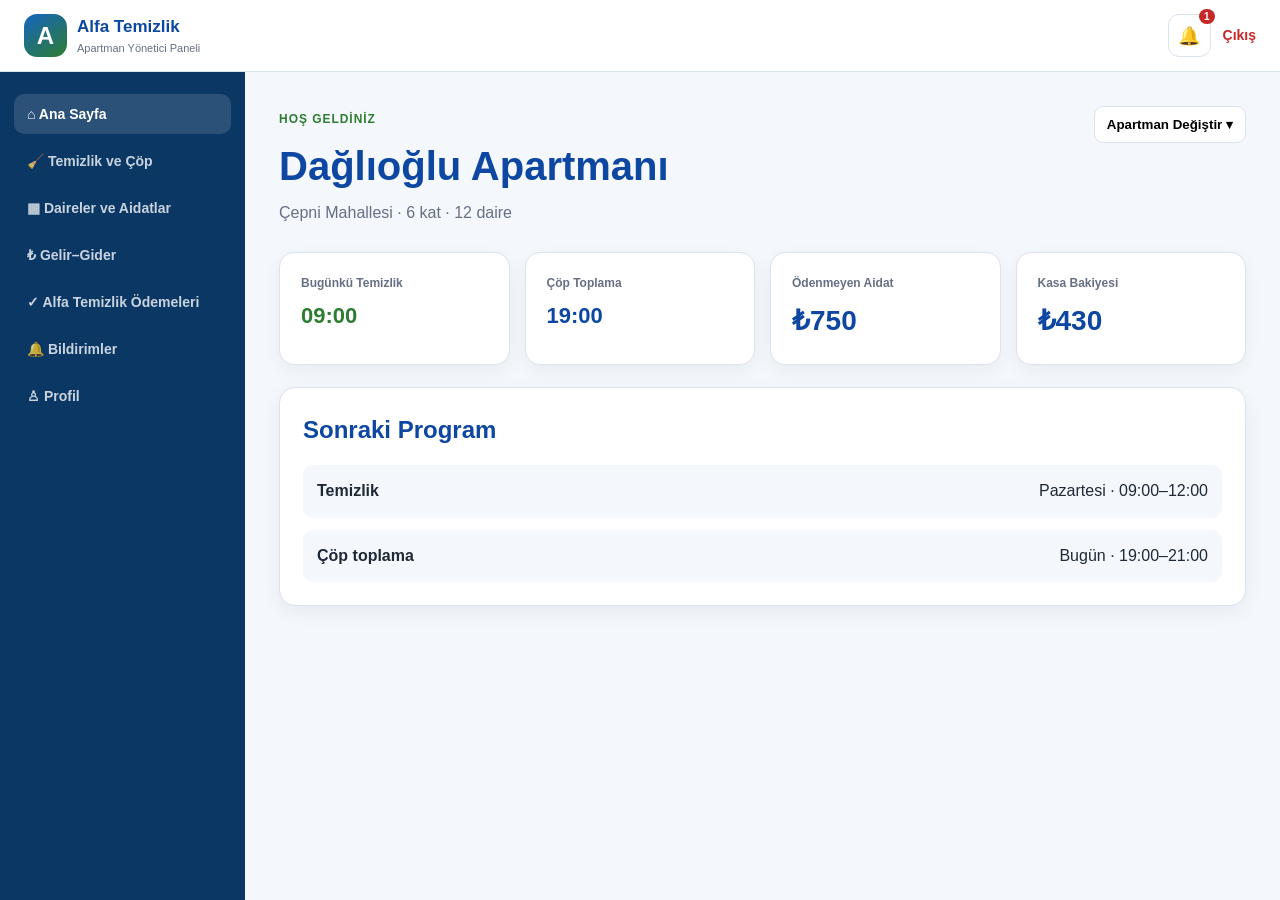
==== apartment-dashboard.html @ b7be3ad6 "Add files via upload" ====
<!doctype html><html lang="tr"><head><meta charset="utf-8"><meta name="viewport" content="width=device-width,initial-scale=1"><title>Apartman Yönetim Paneli | Alfa Temizlik</title><link rel="stylesheet" href="styles.css"></head><body class="dashboard-body">
<header class="dash-header"><a class="brand" href="index.html"><span class="brand-mark">A</span><span><strong>Alfa Temizlik</strong><small>Apartman Yönetici Paneli</small></span></a><div class="dash-actions"><button class="notification-button" data-go="ap-notifications">🔔<b>1</b></button><a class="logout" href="apartment-login.html">Çıkış</a></div></header>
<div class="dashboard-layout"><aside class="sidebar"><button class="sidebar-toggle">☰ Menü</button><nav><button class="nav-item active" data-section="ap-overview">⌂ <span>Ana Sayfa</span></button><button class="nav-item" data-section="schedule">🧹 <span>Temizlik ve Çöp</span></button><button class="nav-item" data-section="dues">▦ <span>Daireler ve Aidatlar</span></button><button class="nav-item" data-section="finance">₺ <span>Gelir–Gider</span></button><button class="nav-item" data-section="alfa-payments">✓ <span>Alfa Temizlik Ödemeleri</span></button><button class="nav-item" data-section="ap-notifications">🔔 <span>Bildirimler</span></button><button class="nav-item" data-section="profile">♙ <span>Profil</span></button></nav></aside>
<main class="dashboard-main">
<section class="panel-section active" id="ap-overview"><div class="page-title"><div><span class="eyebrow">Hoş geldiniz</span><h1>Dağlıoğlu Apartmanı</h1><p>Çepni Mahallesi · 6 kat · 12 daire</p></div><button class="small-select">Apartman Değiştir ▾</button></div><div class="summary-grid"><article><span>Bugünkü Temizlik</span><strong class="summary-text green">09:00</strong></article><article><span>Çöp Toplama</span><strong class="summary-text">19:00</strong></article><article><span>Ödenmeyen Aidat</span><strong id="unpaid-total">₺0</strong></article><article><span>Kasa Bakiyesi</span><strong id="balance-total">₺0</strong></article></div><div class="panel-card"><h2>Sonraki Program</h2><div class="timeline"><div><b>Temizlik</b><span>Pazartesi · 09:00–12:00</span></div><div><b>Çöp toplama</b><span>Bugün · 19:00–21:00</span></div></div></div></section>
<section class="panel-section" id="schedule"><div class="page-title"><div><h1>Temizlik ve Çöp Programı</h1><p>Programı görüntüleyebilir, değişiklik talebi gönderebilirsiniz.</p></div></div><div class="schedule-grid"><article class="panel-card"><span class="service-icon">🧹</span><h2>Temizlik Programı</h2><p><b>Günler:</b> Pazartesi ve Perşembe</p><p><b>Saat:</b> 09:00–12:00</p><span class="status-chip success">Aktif</span></article><article class="panel-card"><span class="service-icon">♻</span><h2>Çöp Toplama</h2><p><b>Günler:</b> Her gün</p><p><b>Saat:</b> 19:00–21:00</p><span class="status-chip success">Aktif</span></article></div><button class="button button-primary action-demo">Program Değişikliği Talep Et</button></section>
<section class="panel-section" id="dues"><div class="page-title"><div><h1>Daireler ve Aidatlar</h1><p>Daire sakinleri ile aylık ödemeleri takip edin.</p></div></div><div class="panel-card"><form id="flat-form" class="dashboard-form"><label>Daire No<input id="flat-number" type="number" min="1" required></label><label>Ad Soyad<input id="resident-name" required></label><label>Telefon<input id="resident-phone" type="tel"></label><label>Durum<select id="resident-type"><option>Ev Sahibi</option><option>Kiracı</option></select></label><label>Aidat<input id="due-amount" type="number" min="0" required></label><button class="button button-primary">Daire Ekle</button></form></div><div id="flat-list" class="record-grid"></div></section>
<section class="panel-section" id="finance"><div class="page-title"><div><h1>Gelir–Gider</h1><p>Apartmanın mali hareketlerini kaydedin.</p></div></div><div class="panel-card"><form id="finance-form" class="dashboard-form"><label>Tür<select id="finance-type"><option>Gelir</option><option>Gider</option></select></label><label>Kalem<input id="finance-title" required></label><label>Tarih<input id="finance-date" type="date" required></label><label>Tutar<input id="finance-amount" type="number" min="0" required></label><button class="button button-secondary">İşlemi Kaydet</button></form></div><div id="finance-list" class="record-grid"></div></section>
<section class="panel-section" id="alfa-payments"><div class="page-title"><div><h1>Alfa Temizlik Ödemeleri</h1><p>Aylık hizmet bedeli ve ödeme geçmişi.</p></div></div><div class="payment-hero panel-card"><div><span>Ağustos 2026 hizmet bedeli</span><strong>₺4.500</strong><small>Son ödeme: 10 Ağustos 2026</small></div><span class="status-chip warning">Ödeme Bekliyor</span></div><button class="button button-primary action-demo">Ödeme Bildirimi Gönder</button></section>
<section class="panel-section" id="ap-notifications"><div class="page-title"><div><h1>Bildirimler</h1><p>Alfa Temizlik bilgilendirmeleri.</p></div></div><div class="panel-card notification-list"><article><span>🧹</span><div><strong>Temizlik programı</strong><p>Bir sonraki temizlik Pazartesi saat 09:00’da.</p></div><button>Okundu</button></article></div></section>
<section class="panel-section" id="profile"><div class="page-title"><div><h1>Profil ve Güvenlik</h1><p>Hesap bilgilerinizi görüntüleyin.</p></div></div><div class="panel-card profile-card"><div><span>Yönetici</span><strong>Ahmet Bey</strong></div><div><span>Telefon</span><strong>05XX XXX XX XX</strong></div><button class="button button-primary action-demo">Şifre Değiştir</button></div></section>
</main></div><div id="toast" class="toast"></div><script src="apartment-dashboard.js"></script></body></html>
---- styles.css ----
:root{--blue:#1565c0;--dark:#0d47a1;--green:#2e7d32;--bg:#f4f7fb;--text:#1f2937;--muted:#667085;--border:#dbe3ee;--white:#fff;--danger:#c62828;--shadow:0 10px 32px rgba(20,40,80,.10)}
*{box-sizing:border-box}html{scroll-behavior:smooth}body{margin:0;background:var(--bg);color:var(--text);font-family:Arial,Helvetica,sans-serif;line-height:1.55}a{color:inherit}.site-header{height:76px;padding:0 max(20px,calc((100% - 1180px)/2));display:flex;align-items:center;justify-content:space-between;background:rgba(255,255,255,.96);border-bottom:1px solid var(--border);position:sticky;top:0;z-index:20}.brand{display:flex;gap:10px;align-items:center;text-decoration:none}.brand-mark{display:grid;place-items:center;width:43px;height:43px;border-radius:13px;background:linear-gradient(145deg,var(--blue),var(--green));color:#fff;font-size:24px;font-weight:800}.brand strong,.brand small{display:block}.brand strong{color:var(--dark);font-size:17px}.brand small{font-size:11px;color:var(--muted)}.main-nav{display:flex;gap:24px}.main-nav a{text-decoration:none;font-weight:700;font-size:14px}.main-nav a:hover{color:var(--blue)}.menu-button{display:none;border:1px solid var(--border);background:#fff;border-radius:9px;padding:9px 12px;font-weight:700}.hero{min-height:620px;padding:88px max(20px,calc((100% - 1180px)/2));display:grid;grid-template-columns:1.25fr .75fr;align-items:center;gap:70px;background:radial-gradient(circle at 88% 18%,rgba(46,125,50,.15),transparent 30%),linear-gradient(135deg,#eef6ff,#f7fbf7)}.eyebrow{display:inline-block;color:var(--green);font-weight:800;letter-spacing:.08em;text-transform:uppercase;font-size:12px}.hero h1{font-size:clamp(42px,6vw,72px);line-height:1.04;margin:14px 0 22px;color:var(--dark);letter-spacing:-.04em}.hero h1 span{color:var(--green)}.hero p{max-width:650px;color:var(--muted);font-size:19px}.hero-actions{display:flex;gap:12px;flex-wrap:wrap;margin-top:32px}.button{min-height:48px;padding:13px 20px;border-radius:11px;display:inline-flex;align-items:center;justify-content:center;text-decoration:none;font-weight:800;border:0;cursor:pointer}.button-primary{background:var(--blue);color:#fff}.button-primary:hover{background:var(--dark)}.button-secondary{background:var(--green);color:#fff}.button-secondary:hover{background:#1b5e20}.status-card{background:linear-gradient(150deg,var(--dark),#123b67 60%,var(--green));color:#fff;border-radius:24px;padding:30px;box-shadow:0 22px 55px rgba(13,71,161,.25)}.status-top{display:flex;justify-content:space-between;gap:16px;font-size:12px;text-transform:uppercase;letter-spacing:.06em}.status-card>strong{font-size:70px;display:block;margin:28px 0 4px}.clock{font-size:30px;font-weight:800}.date{opacity:.8}.section{max-width:1180px;margin:auto;padding:84px 20px}.section-heading{max-width:690px;margin-bottom:34px}.section-heading span{color:var(--green);font-weight:800;text-transform:uppercase;font-size:12px;letter-spacing:.08em}.section h2,.contact-section h2{font-size:clamp(30px,4vw,46px);line-height:1.15;color:var(--dark);margin:8px 0 12px}.section-heading p,.experience p{color:var(--muted)}.card-grid{display:grid;grid-template-columns:repeat(3,1fr);gap:18px}.service-card{background:#fff;border:1px solid var(--border);border-radius:16px;padding:25px;box-shadow:0 7px 20px rgba(20,40,80,.05)}.service-card .icon{display:grid;place-items:center;width:42px;height:42px;border-radius:12px;background:#e8f5e9;color:var(--green);font-size:22px}.service-card h3{color:var(--dark);margin:16px 0 7px}.service-card p{margin:0;color:var(--muted)}.experience{max-width:none;padding-left:max(20px,calc((100% - 1180px)/2));padding-right:max(20px,calc((100% - 1180px)/2));background:#fff;display:grid;grid-template-columns:1fr 1fr;gap:50px;align-items:center}.stats{display:grid;grid-template-columns:repeat(3,1fr);gap:12px}.stats div{border-radius:15px;background:var(--bg);padding:22px;text-align:center}.stats strong,.stats span{display:block}.stats strong{color:var(--blue);font-size:32px}.stats span{color:var(--muted);font-size:12px}.work-grid{display:grid;grid-template-columns:repeat(3,1fr);gap:18px}.work-placeholder{min-height:250px;border-radius:18px;display:flex;align-items:flex-end;padding:22px;color:#fff;font-weight:800;background:linear-gradient(135deg,rgba(13,71,161,.92),rgba(46,125,50,.78))}.contact-section{padding:65px max(20px,calc((100% - 1180px)/2));background:linear-gradient(120deg,var(--dark),var(--green));color:#fff;display:flex;align-items:center;justify-content:space-between;gap:30px}.contact-section h2{color:#fff}.contact-section p{margin:0;opacity:.8}.light{color:#fff;opacity:.75}.button-white{background:#fff;color:var(--dark);white-space:nowrap}footer{text-align:center;padding:24px;background:#082e59;color:rgba(255,255,255,.75);font-size:13px}
.auth-page{min-height:100vh;display:grid;place-items:center;padding:22px;background:radial-gradient(circle at top right,rgba(46,125,50,.17),transparent 35%),var(--bg)}.auth-card{width:min(100%,430px);background:#fff;border:1px solid var(--border);border-radius:20px;padding:30px;box-shadow:var(--shadow)}.auth-brand{justify-content:center;margin-bottom:24px}.auth-card h1{text-align:center;color:var(--dark);font-size:25px;margin:0 0 5px}.auth-card>p{text-align:center;color:var(--muted);margin:0 0 24px}.form-group{margin-bottom:16px}.form-group label{font-weight:700;font-size:14px;display:block;margin-bottom:6px}.form-group input{width:100%;height:49px;border:1px solid var(--border);border-radius:10px;padding:0 14px;font-size:16px;outline:none}.form-group input:focus{border-color:var(--blue);box-shadow:0 0 0 3px rgba(21,101,192,.12)}.remember{display:flex;gap:8px;align-items:center;margin:4px 0 20px;font-size:14px}.full{width:100%}.auth-note{font-size:12px!important;margin:16px 0 0!important}.back-link{display:block;text-align:center;margin-top:18px;color:var(--blue);font-weight:700;text-decoration:none;font-size:14px}
@media(max-width:800px){.site-header{height:68px}.menu-button{display:block}.main-nav{display:none;position:absolute;top:68px;left:0;right:0;background:#fff;padding:18px 20px;border-bottom:1px solid var(--border);flex-direction:column}.main-nav.open{display:flex}.hero{min-height:auto;padding-top:60px;padding-bottom:60px;grid-template-columns:1fr;gap:38px}.hero h1{font-size:43px}.hero p{font-size:17px}.hero-actions{display:grid}.status-card>strong{font-size:60px}.card-grid{grid-template-columns:1fr}.experience{grid-template-columns:1fr}.stats{grid-template-columns:1fr 1fr}.work-grid{grid-template-columns:1fr}.contact-section{align-items:flex-start;flex-direction:column}.button-white{width:100%}}
@media(max-width:420px){.brand small{display:none}.auth-card{padding:24px 19px}.stats{grid-template-columns:1fr}.section{padding-top:65px;padding-bottom:65px}}

/* Ortak yönetim panelleri */
.dashboard-body{background:var(--bg);min-height:100vh}.dash-header{height:72px;background:#fff;border-bottom:1px solid var(--border);display:flex;align-items:center;justify-content:space-between;padding:0 24px;position:sticky;top:0;z-index:50}.dash-actions{display:flex;align-items:center;gap:12px}.notification-button{position:relative;border:1px solid var(--border);background:#fff;border-radius:11px;width:43px;height:43px;font-size:18px;cursor:pointer}.notification-button b{position:absolute;right:-5px;top:-6px;background:var(--danger);color:#fff;border-radius:10px;font-size:10px;padding:2px 5px}.logout{color:var(--danger);font-weight:800;text-decoration:none;font-size:14px}.dashboard-layout{display:grid;grid-template-columns:245px minmax(0,1fr);min-height:calc(100vh - 72px)}.sidebar{background:#0b3765;padding:22px 14px}.sidebar nav{display:grid;gap:7px;position:sticky;top:94px}.nav-item,.sidebar-toggle{border:0;background:transparent;color:rgba(255,255,255,.78);border-radius:10px;padding:12px 13px;text-align:left;font-weight:700;cursor:pointer;font-size:14px}.nav-item:hover,.nav-item.active{background:rgba(255,255,255,.13);color:#fff}.sidebar-toggle{display:none}.dashboard-main{padding:34px;min-width:0}.panel-section{display:none;max-width:1250px;margin:auto}.panel-section.active{display:block}.page-title{display:flex;align-items:flex-start;justify-content:space-between;gap:20px;margin-bottom:26px}.page-title h1{color:var(--dark);font-size:clamp(27px,4vw,40px);margin:4px 0}.page-title p{color:var(--muted);margin:0}.demo-badge,.status-chip{border-radius:999px;padding:7px 11px;background:#e8f1fd;color:var(--blue);font-weight:800;font-size:12px;white-space:nowrap}.summary-grid{display:grid;grid-template-columns:repeat(4,1fr);gap:15px;margin-bottom:22px}.summary-grid article{background:#fff;border:1px solid var(--border);border-radius:15px;padding:21px;box-shadow:0 6px 18px rgba(20,40,80,.05)}.summary-grid span,.record-card span,.profile-card span{display:block;color:var(--muted);font-size:12px;font-weight:700}.summary-grid strong{display:block;color:var(--dark);font-size:28px;margin-top:7px}.summary-grid .summary-text{font-size:22px}.summary-grid .green{color:var(--green)}.panel-card{background:#fff;border:1px solid var(--border);border-radius:16px;padding:23px;box-shadow:0 6px 20px rgba(20,40,80,.06);margin-bottom:20px}.panel-card h2{color:var(--dark);margin:0 0 17px}.quick-grid{display:grid;grid-template-columns:repeat(4,1fr);gap:11px}.quick-grid button{border:1px solid var(--border);background:var(--bg);color:var(--dark);border-radius:10px;padding:15px;font-weight:800;cursor:pointer}.dashboard-form{display:grid;grid-template-columns:repeat(4,1fr);gap:15px;align-items:end}.dashboard-form.wide{grid-template-columns:repeat(3,1fr)}.dashboard-form label{font-weight:700;font-size:13px}.dashboard-form input,.dashboard-form select{width:100%;height:47px;border:1px solid var(--border);border-radius:9px;margin-top:6px;padding:0 12px;font-size:15px;background:#fff}.record-grid{display:grid;grid-template-columns:repeat(2,1fr);gap:14px}.record-card{background:#fff;border:1px solid var(--border);border-radius:14px;padding:20px;display:flex;justify-content:space-between;align-items:flex-start;gap:15px}.record-card h3{color:var(--dark);margin:5px 0}.record-card p{color:var(--muted);margin:0 0 5px}.record-card small{color:var(--green);font-weight:700}.danger-link,.status-action{border:0;border-radius:8px;padding:8px 10px;font-weight:800;cursor:pointer}.danger-link{color:var(--danger);background:#ffebee}.status-action{color:var(--blue);background:#e8f1fd}.record-actions{display:flex;gap:6px;flex-direction:column}.empty{padding:30px;text-align:center;color:var(--muted);background:#fff;border-radius:14px}.notification-list article{display:flex;gap:13px;align-items:center;padding:14px 0;border-bottom:1px solid var(--border)}.notification-list article:last-child{border-bottom:0}.notification-list article>span{font-size:24px}.notification-list article div{flex:1}.notification-list p{margin:3px 0;color:var(--muted)}.notification-list button{border:0;background:#e8f1fd;color:var(--blue);padding:8px;border-radius:8px;font-weight:700}.notification-list article.read{opacity:.5}.toast{position:fixed;right:22px;bottom:22px;transform:translateY(100px);opacity:0;background:#123b67;color:#fff;padding:13px 18px;border-radius:10px;box-shadow:var(--shadow);transition:.25s;z-index:100}.toast.show{transform:none;opacity:1}.schedule-grid{display:grid;grid-template-columns:1fr 1fr;gap:16px}.service-icon{font-size:35px}.status-chip.success{background:#e8f5e9;color:var(--green)}.status-chip.warning{background:#fff4e5;color:#a15c00}.timeline{display:grid;gap:12px}.timeline div{display:flex;justify-content:space-between;background:var(--bg);padding:14px;border-radius:10px}.small-select{background:#fff;border:1px solid var(--border);padding:10px 12px;border-radius:9px;font-weight:700}.payment-hero{display:flex;align-items:center;justify-content:space-between}.payment-hero strong,.payment-hero small{display:block}.payment-hero strong{font-size:36px;color:var(--dark);margin:5px 0}.profile-card{display:grid;gap:16px}.profile-card strong{display:block;font-size:18px}.positive{color:var(--green)!important;font-weight:800}.negative{color:var(--danger)!important;font-weight:800}
@media(max-width:1000px){.summary-grid{grid-template-columns:1fr 1fr}.dashboard-form,.dashboard-form.wide{grid-template-columns:1fr 1fr}.quick-grid{grid-template-columns:1fr 1fr}}
@media(max-width:760px){.dash-header{height:66px;padding:0 14px}.dashboard-layout{display:block;min-height:calc(100vh - 66px)}.sidebar{padding:8px 12px;position:sticky;top:66px;z-index:40}.sidebar-toggle{display:block;width:100%}.sidebar nav{display:none;position:static;padding-bottom:8px}.sidebar.open nav{display:grid}.dashboard-main{padding:22px 14px}.record-grid,.schedule-grid{grid-template-columns:1fr}.dashboard-form,.dashboard-form.wide{grid-template-columns:1fr}.page-title{display:block}.page-title .demo-badge,.page-title .small-select{display:inline-block;margin-top:12px}.payment-hero{align-items:flex-start;gap:16px;flex-direction:column}}
@media(max-width:430px){.summary-grid,.quick-grid{grid-template-columns:1fr}.dash-header .brand small{display:none}.dash-header .brand strong{font-size:15px}.logout{font-size:12px}.panel-card{padding:17px}.timeline div{display:grid;gap:4px}}
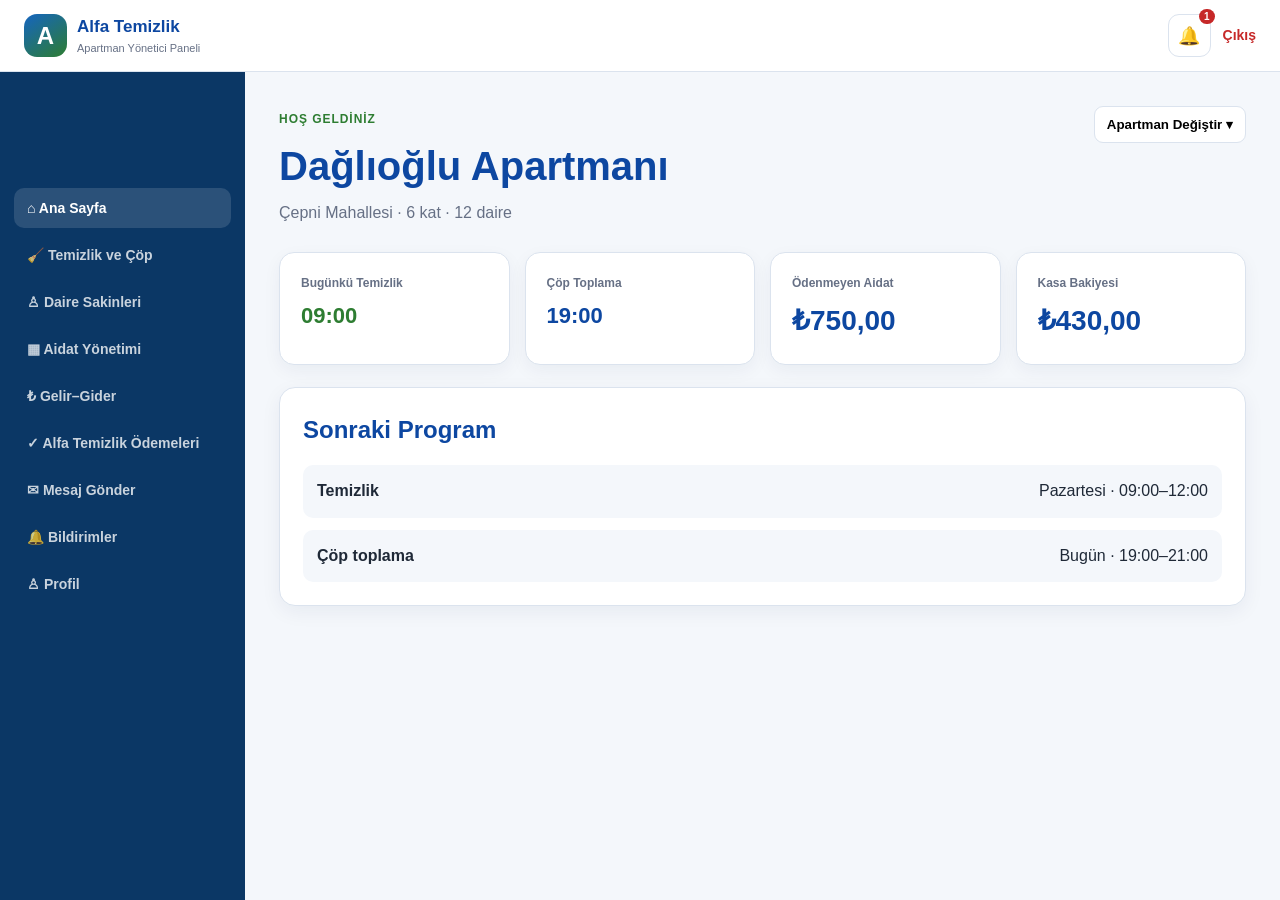
==== commit e85ce5f2: "Add files via upload" ====
--- a/apartment-dashboard.html
+++ b/apartment-dashboard.html
@@ -1,12 +1,14 @@
 <!doctype html><html lang="tr"><head><meta charset="utf-8"><meta name="viewport" content="width=device-width,initial-scale=1"><title>Apartman Yönetim Paneli | Alfa Temizlik</title><link rel="stylesheet" href="styles.css"></head><body class="dashboard-body">
 <header class="dash-header"><a class="brand" href="index.html"><span class="brand-mark">A</span><span><strong>Alfa Temizlik</strong><small>Apartman Yönetici Paneli</small></span></a><div class="dash-actions"><button class="notification-button" data-go="ap-notifications">🔔<b>1</b></button><a class="logout" href="apartment-login.html">Çıkış</a></div></header>
-<div class="dashboard-layout"><aside class="sidebar"><button class="sidebar-toggle">☰ Menü</button><nav><button class="nav-item active" data-section="ap-overview">⌂ <span>Ana Sayfa</span></button><button class="nav-item" data-section="schedule">🧹 <span>Temizlik ve Çöp</span></button><button class="nav-item" data-section="dues">▦ <span>Daireler ve Aidatlar</span></button><button class="nav-item" data-section="finance">₺ <span>Gelir–Gider</span></button><button class="nav-item" data-section="alfa-payments">✓ <span>Alfa Temizlik Ödemeleri</span></button><button class="nav-item" data-section="ap-notifications">🔔 <span>Bildirimler</span></button><button class="nav-item" data-section="profile">♙ <span>Profil</span></button></nav></aside>
+<div class="dashboard-layout"><aside class="sidebar"><button class="sidebar-toggle">☰ Menü</button><nav><button class="nav-item active" data-section="ap-overview">⌂ <span>Ana Sayfa</span></button><button class="nav-item" data-section="schedule">🧹 <span>Temizlik ve Çöp</span></button><button class="nav-item" data-section="residents">♙ <span>Daire Sakinleri</span></button><button class="nav-item" data-section="dues">▦ <span>Aidat Yönetimi</span></button><button class="nav-item" data-section="finance">₺ <span>Gelir–Gider</span></button><button class="nav-item" data-section="alfa-payments">✓ <span>Alfa Temizlik Ödemeleri</span></button><button class="nav-item" data-section="resident-messages">✉ <span>Mesaj Gönder</span></button><button class="nav-item" data-section="ap-notifications">🔔 <span>Bildirimler</span></button><button class="nav-item" data-section="profile">♙ <span>Profil</span></button></nav></aside>
 <main class="dashboard-main">
 <section class="panel-section active" id="ap-overview"><div class="page-title"><div><span class="eyebrow">Hoş geldiniz</span><h1>Dağlıoğlu Apartmanı</h1><p>Çepni Mahallesi · 6 kat · 12 daire</p></div><button class="small-select">Apartman Değiştir ▾</button></div><div class="summary-grid"><article><span>Bugünkü Temizlik</span><strong class="summary-text green">09:00</strong></article><article><span>Çöp Toplama</span><strong class="summary-text">19:00</strong></article><article><span>Ödenmeyen Aidat</span><strong id="unpaid-total">₺0</strong></article><article><span>Kasa Bakiyesi</span><strong id="balance-total">₺0</strong></article></div><div class="panel-card"><h2>Sonraki Program</h2><div class="timeline"><div><b>Temizlik</b><span>Pazartesi · 09:00–12:00</span></div><div><b>Çöp toplama</b><span>Bugün · 19:00–21:00</span></div></div></div></section>
 <section class="panel-section" id="schedule"><div class="page-title"><div><h1>Temizlik ve Çöp Programı</h1><p>Programı görüntüleyebilir, değişiklik talebi gönderebilirsiniz.</p></div></div><div class="schedule-grid"><article class="panel-card"><span class="service-icon">🧹</span><h2>Temizlik Programı</h2><p><b>Günler:</b> Pazartesi ve Perşembe</p><p><b>Saat:</b> 09:00–12:00</p><span class="status-chip success">Aktif</span></article><article class="panel-card"><span class="service-icon">♻</span><h2>Çöp Toplama</h2><p><b>Günler:</b> Her gün</p><p><b>Saat:</b> 19:00–21:00</p><span class="status-chip success">Aktif</span></article></div><button class="button button-primary action-demo">Program Değişikliği Talep Et</button></section>
-<section class="panel-section" id="dues"><div class="page-title"><div><h1>Daireler ve Aidatlar</h1><p>Daire sakinleri ile aylık ödemeleri takip edin.</p></div></div><div class="panel-card"><form id="flat-form" class="dashboard-form"><label>Daire No<input id="flat-number" type="number" min="1" required></label><label>Ad Soyad<input id="resident-name" required></label><label>Telefon<input id="resident-phone" type="tel"></label><label>Durum<select id="resident-type"><option>Ev Sahibi</option><option>Kiracı</option></select></label><label>Aidat<input id="due-amount" type="number" min="0" required></label><button class="button button-primary">Daire Ekle</button></form></div><div id="flat-list" class="record-grid"></div></section>
+<section class="panel-section" id="residents"><div class="page-title"><div><h1>Daire Sakinleri</h1><p>Ev sahibi ve kiracıların hesaplarını takip edin.</p></div></div><div class="panel-card"><form id="flat-form" class="dashboard-form"><label>Daire No<input id="flat-number" type="number" min="1" required></label><label>Ad Soyad<input id="resident-name" required></label><label>Telefon<input id="resident-phone" type="tel"></label><label>Durum<select id="resident-type"><option>Ev Sahibi</option><option>Kiracı</option></select></label><button class="button button-primary">Sakini Ekle</button></form></div><div id="flat-list" class="record-grid"></div><div id="resident-detail" class="panel-card resident-detail hidden-panel"></div></section>
+<section class="panel-section" id="dues"><div class="page-title"><div><h1>Aidat Yönetimi</h1><p>Aylık aidatı toplam tutardan bölün veya daire başına sabit belirleyin.</p></div></div><div class="panel-card"><form id="dues-form" class="dashboard-form wide"><label>Aidat Ayı<input id="dues-month" type="month" required></label><label>Hesaplama Yöntemi<select id="dues-mode"><option value="total">Toplam tutarı dairelere böl</option><option value="fixed">Daire başına sabit aidat</option></select></label><label id="dues-total-label">Toplanacak Toplam Tutar<input id="dues-total" type="number" min="0" required></label><label>Paylaştırma Tarihi<input id="dues-share-date" type="date" required></label><label>Tahsilat Başlangıcı<input id="dues-start-date" type="date" required></label><label>Son Ödeme Tarihi<input id="dues-due-date" type="date" required></label><label>Açıklama<input id="dues-description" placeholder="Ağustos ayı aidatı"></label><div id="dues-preview" class="message-preview">Hesaplama ön izlemesi</div><button class="button button-secondary">Aidatları Oluştur</button></form></div><div id="dues-batch-list" class="record-grid"></div></section>
 <section class="panel-section" id="finance"><div class="page-title"><div><h1>Gelir–Gider</h1><p>Apartmanın mali hareketlerini kaydedin.</p></div></div><div class="panel-card"><form id="finance-form" class="dashboard-form"><label>Tür<select id="finance-type"><option>Gelir</option><option>Gider</option></select></label><label>Kalem<input id="finance-title" required></label><label>Tarih<input id="finance-date" type="date" required></label><label>Tutar<input id="finance-amount" type="number" min="0" required></label><button class="button button-secondary">İşlemi Kaydet</button></form></div><div id="finance-list" class="record-grid"></div></section>
 <section class="panel-section" id="alfa-payments"><div class="page-title"><div><h1>Alfa Temizlik Ödemeleri</h1><p>Aylık hizmet bedeli ve ödeme geçmişi.</p></div></div><div class="payment-hero panel-card"><div><span>Ağustos 2026 hizmet bedeli</span><strong>₺4.500</strong><small>Son ödeme: 10 Ağustos 2026</small></div><span class="status-chip warning">Ödeme Bekliyor</span></div><button class="button button-primary action-demo">Ödeme Bildirimi Gönder</button></section>
+<section class="panel-section" id="resident-messages"><div class="page-title"><div><h1>Mesaj Gönder</h1><p>Apartman sakinlerine borç durumlarına göre kişisel veya toplu mesaj hazırlayın.</p></div></div><div class="panel-card"><form id="resident-message-form" class="dashboard-form single-column"><label>Alıcı Grubu<select id="resident-message-group"><option value="debtors">Borcu bulunan sakinler</option><option value="clear">Borcu bulunmayan sakinler</option><option value="all">Tüm apartman sakinleri</option><option value="selected">Seçilen sakin</option></select></label><label id="resident-choice">Sakin Seç<select id="resident-message-person"></select></label><label>Gönderim Yöntemi<select id="resident-message-channel"><option>WhatsApp</option><option>SMS</option><option>Mesajı Kopyala</option></select></label><label>Mesaj Şablonu<textarea id="resident-message-template" rows="5">Sayın {ad}, {daire} numaralı dairenizin güncel borcu {borc} tutarındadır. Ödemenizi rica ederiz.</textarea></label><div id="resident-message-preview" class="message-preview">Alıcı ve mesaj ön izlemesi</div><button class="button button-primary">Mesajları Hazırla ve Kaydet</button></form></div><div class="panel-card"><h2>Mesaj Geçmişi</h2><div id="resident-message-history" class="history-list"></div></div></section>
 <section class="panel-section" id="ap-notifications"><div class="page-title"><div><h1>Bildirimler</h1><p>Alfa Temizlik bilgilendirmeleri.</p></div></div><div class="panel-card notification-list"><article><span>🧹</span><div><strong>Temizlik programı</strong><p>Bir sonraki temizlik Pazartesi saat 09:00’da.</p></div><button>Okundu</button></article></div></section>
 <section class="panel-section" id="profile"><div class="page-title"><div><h1>Profil ve Güvenlik</h1><p>Hesap bilgilerinizi görüntüleyin.</p></div></div><div class="panel-card profile-card"><div><span>Yönetici</span><strong>Ahmet Bey</strong></div><div><span>Telefon</span><strong>05XX XXX XX XX</strong></div><button class="button button-primary action-demo">Şifre Değiştir</button></div></section>
 </main></div><div id="toast" class="toast"></div><script src="apartment-dashboard.js"></script></body></html>
--- a/styles.css
+++ b/styles.css
@@ -9,3 +9,12 @@
 @media(max-width:1000px){.summary-grid{grid-template-columns:1fr 1fr}.dashboard-form,.dashboard-form.wide{grid-template-columns:1fr 1fr}.quick-grid{grid-template-columns:1fr 1fr}}
 @media(max-width:760px){.dash-header{height:66px;padding:0 14px}.dashboard-layout{display:block;min-height:calc(100vh - 66px)}.sidebar{padding:8px 12px;position:sticky;top:66px;z-index:40}.sidebar-toggle{display:block;width:100%}.sidebar nav{display:none;position:static;padding-bottom:8px}.sidebar.open nav{display:grid}.dashboard-main{padding:22px 14px}.record-grid,.schedule-grid{grid-template-columns:1fr}.dashboard-form,.dashboard-form.wide{grid-template-columns:1fr}.page-title{display:block}.page-title .demo-badge,.page-title .small-select{display:inline-block;margin-top:12px}.payment-hero{align-items:flex-start;gap:16px;flex-direction:column}}
 @media(max-width:430px){.summary-grid,.quick-grid{grid-template-columns:1fr}.dash-header .brand small{display:none}.dash-header .brand strong{font-size:15px}.logout{font-size:12px}.panel-card{padding:17px}.timeline div{display:grid;gap:4px}}
+
+/* Ana sayfa canlılık, küçük hava paneli ve duyurular */
+.hero .status-card{max-width:330px;justify-self:end;padding:21px 23px;border-radius:18px;animation:weatherFloat 5s ease-in-out infinite}.hero .status-card>strong{font-size:52px;margin:17px 0 0}.hero .status-card .clock{font-size:24px}.hero .status-card .date{font-size:12px}.button,.service-card,.work-placeholder,.quick-grid button{transition:transform .22s ease,box-shadow .22s ease,filter .22s ease}.button:hover{transform:translateY(-3px);box-shadow:0 11px 24px rgba(20,40,80,.18)}.button:active{transform:translateY(1px) scale(.98)}.service-card:hover{transform:translateY(-7px);box-shadow:0 16px 32px rgba(20,40,80,.12)}.work-placeholder:hover{transform:scale(1.025);filter:saturate(1.2)}.announcement-grid{display:grid;grid-template-columns:repeat(3,1fr);gap:16px}.announcement-card{position:relative;overflow:hidden;background:#fff;border:1px solid var(--border);border-radius:16px;padding:24px;box-shadow:0 7px 22px rgba(20,40,80,.06)}.announcement-card:before{content:'';position:absolute;left:0;top:0;bottom:0;width:5px;background:var(--blue)}.announcement-card.important:before{background:#e07b00}.announcement-card>span{display:inline-block;color:var(--blue);font-size:11px;font-weight:800;text-transform:uppercase;letter-spacing:.08em}.announcement-card.important>span{color:#a15c00}.announcement-card h3{color:var(--dark);margin:9px 0}.announcement-card p{color:var(--muted);margin:0 0 12px}.announcement-card small{color:var(--green);font-weight:700}.reveal{opacity:0;transform:translateY(24px);transition:opacity .65s ease,transform .65s ease}.reveal.visible{opacity:1;transform:none}@keyframes weatherFloat{0%,100%{transform:translateY(0)}50%{transform:translateY(-7px)}}
+@media(max-width:800px){.hero .status-card{max-width:none;width:100%;justify-self:stretch}.announcement-grid{grid-template-columns:1fr}.reveal{opacity:1;transform:none}}
+@media(prefers-reduced-motion:reduce){*{scroll-behavior:auto!important}.reveal{opacity:1;transform:none}.hero .status-card{animation:none}.button,.service-card,.work-placeholder{transition:none}}
+
+/* İçerik yönetimi, aidat ve mesaj ekranları */
+.dashboard-form.single-column{grid-template-columns:1fr;max-width:760px}.dashboard-form textarea{width:100%;border:1px solid var(--border);border-radius:9px;margin-top:6px;padding:12px;font:inherit;resize:vertical}.check-label{display:flex!important;align-items:center;gap:9px;padding:10px 0}.check-label input{width:18px!important;height:18px!important;margin:0!important}.form-help{color:var(--muted);font-size:13px;margin:17px 0 0}.message-preview{background:#eef6ff;border-left:4px solid var(--blue);border-radius:8px;padding:14px;color:var(--dark);white-space:pre-wrap}.history-list{display:grid;gap:9px}.history-list article{background:var(--bg);border-radius:10px;padding:13px}.history-list strong,.history-list span{display:block}.history-list span{color:var(--muted);font-size:12px}.history-list p{white-space:pre-wrap;margin:7px 0 0}.hidden-panel{display:none}.resident-detail{margin-top:20px}.detail-header{display:flex;justify-content:space-between;gap:18px}.detail-header h2{margin:4px 0!important}.detail-columns{display:grid;grid-template-columns:1fr 1fr;gap:18px;margin:20px 0}.detail-columns>div{background:var(--bg);padding:16px;border-radius:12px}.ledger-row{display:flex;justify-content:space-between;gap:12px;padding:10px 0;border-bottom:1px solid var(--border)}.detail-actions{display:grid;grid-template-columns:1fr 1fr;gap:18px;margin:20px 0}.detail-actions form{display:grid;gap:9px;background:#fff;border:1px solid var(--border);border-radius:12px;padding:16px}.detail-actions input,.detail-actions select{width:100%;height:44px;border:1px solid var(--border);border-radius:8px;padding:0 10px}.button:disabled{opacity:.45;cursor:not-allowed}.sidebar{overflow-y:auto}.sidebar nav{padding-bottom:18px}
+@media(max-width:760px){.detail-columns,.detail-actions{grid-template-columns:1fr}.detail-header{display:block}.detail-header button{margin-top:10px}.ledger-row{display:grid;gap:3px}.dashboard-form.single-column{max-width:none}}
